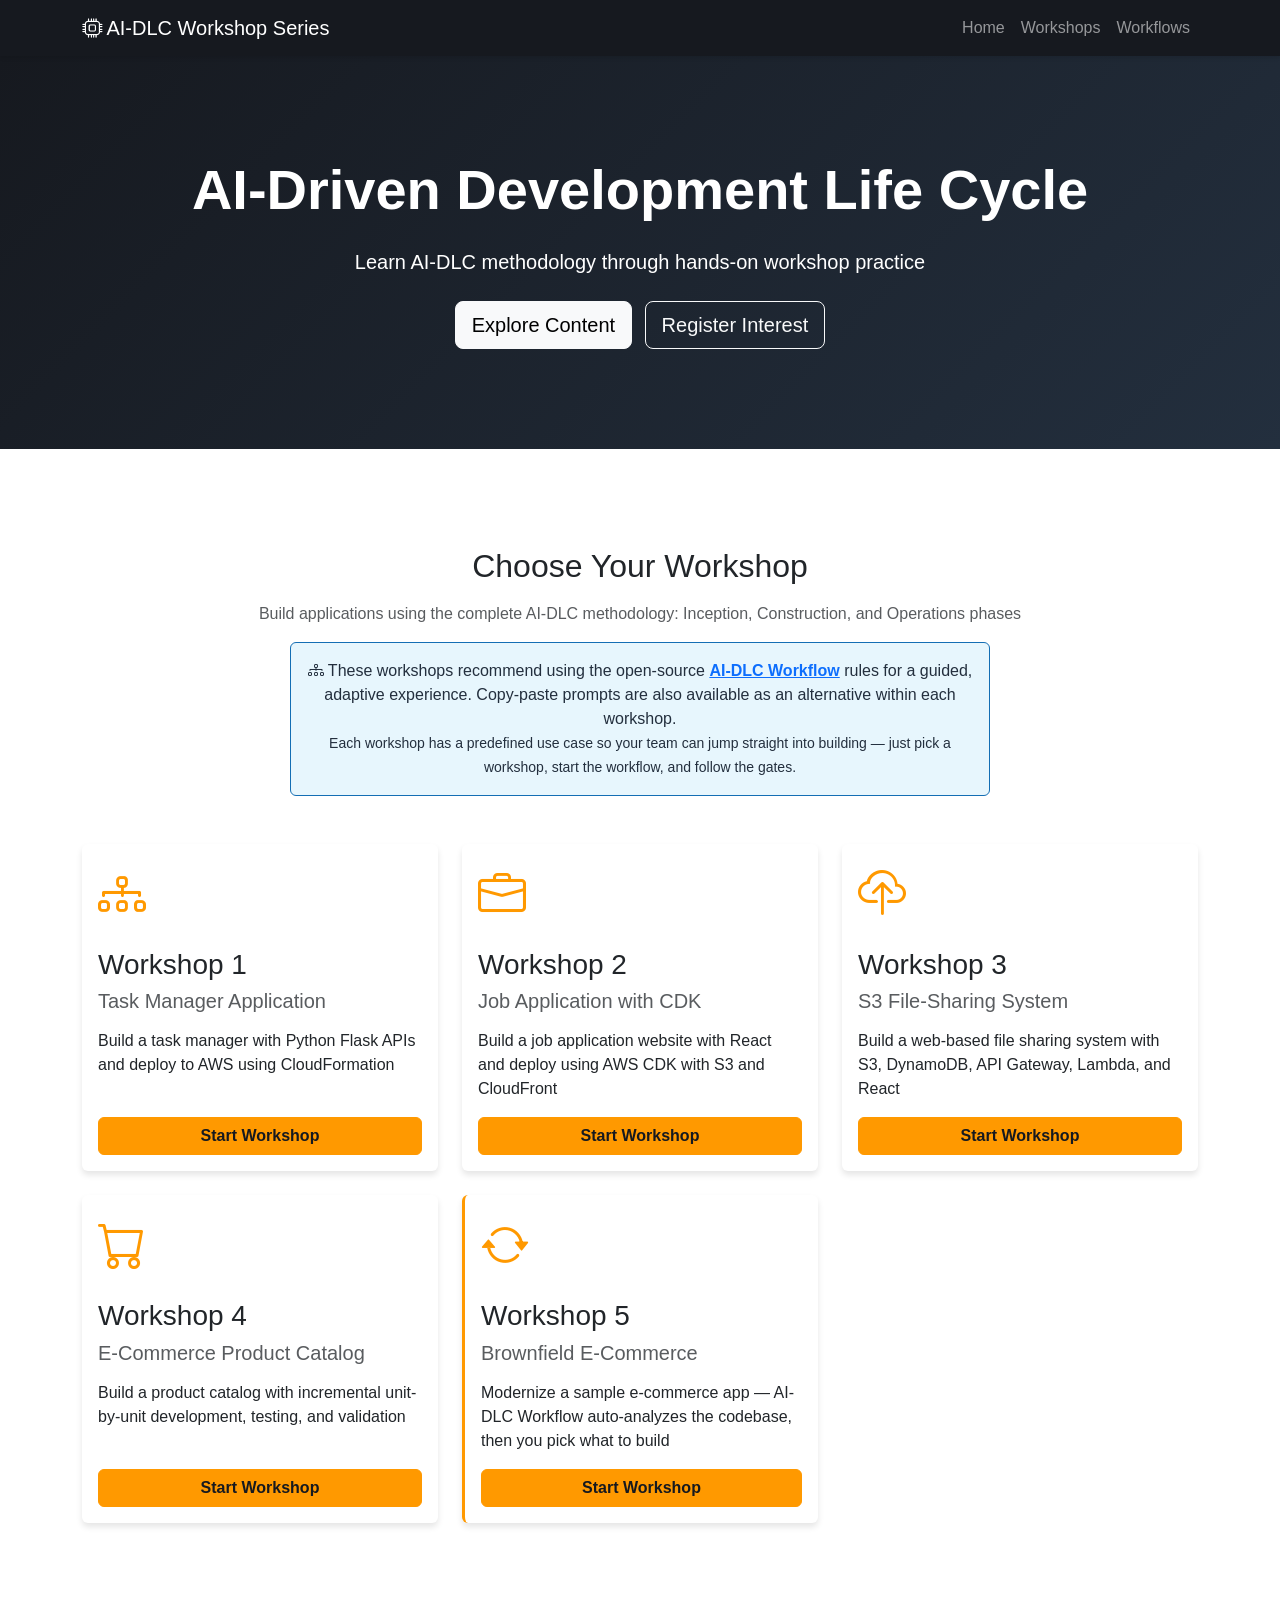
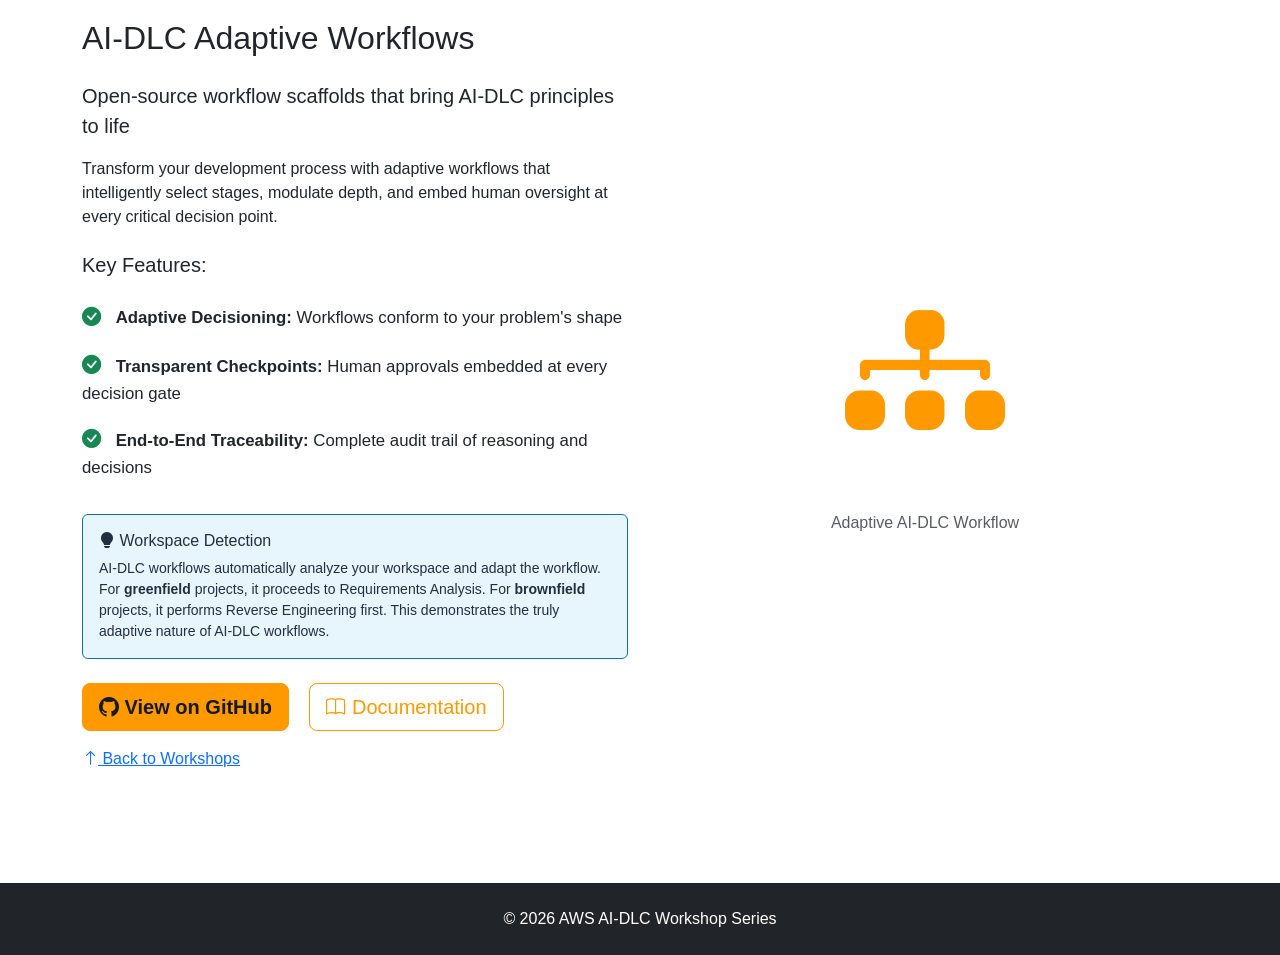
==== website/public/index.html @ 3c9f117a "Completed phases 1-5 implementation." ====
<!DOCTYPE html>
<html lang="en">
<head>
    <meta charset="UTF-8">
    <meta name="viewport" content="width=device-width, initial-scale=1.0">
    <title>AI-DLC Workshop Series - Learn AI-Driven Development Life Cycle</title>
    <meta name="description" content="Learn AI-DLC methodology through hands-on workshops. Build applications using Inception, Construction, and Operations phases with adaptive workflows and transparent checkpoints.">
    <meta property="og:title" content="AI-DLC Workshop Series - Learn AI-Driven Development Life Cycle">
    <meta property="og:description" content="Learn AI-DLC methodology through hands-on workshops. Build applications using Inception, Construction, and Operations phases with adaptive workflows and transparent checkpoints.">
    <meta property="og:type" content="website">
    <link href="https://cdn.jsdelivr.net/npm/bootstrap@5.3.2/dist/css/bootstrap.min.css" rel="stylesheet">
    <link rel="stylesheet" href="https://cdn.jsdelivr.net/npm/bootstrap-icons@1.11.3/font/bootstrap-icons.min.css">
    <link rel="stylesheet" href="assets/css/styles.css">
</head>
<body>
    <nav class="navbar navbar-expand-lg navbar-dark bg-primary sticky-top">
        <div class="container">
            <a class="navbar-brand" href="#"><i class="bi bi-cpu"></i> AI-DLC Workshop Series</a>
            <button class="navbar-toggler" type="button" data-bs-toggle="collapse" data-bs-target="#navbarNav">
                <span class="navbar-toggler-icon"></span>
            </button>
            <div class="collapse navbar-collapse" id="navbarNav">
                <ul class="navbar-nav ms-auto">
                    <li class="nav-item"><a class="nav-link" href="#home">Home</a></li>
                    <li class="nav-item"><a class="nav-link" href="#workshops">Workshops</a></li>
                    <li class="nav-item"><a class="nav-link" href="#workflows">Workflows</a></li>
                </ul>
            </div>
        </div>
    </nav>

    <section id="home" class="hero-section">
        <div class="container text-center">
            <h1 class="display-4 fw-bold mb-4">AI-Driven Development Life Cycle</h1>
            <p class="lead mb-4">Learn AI-DLC methodology through hands-on workshop practice</p>
            <div>
                <a href="#workshops" class="btn btn-light btn-lg me-2">Explore Content</a>
                <a href="register.html" class="btn btn-outline-light btn-lg">Register Interest</a>
            </div>
        </div>
    </section>

    <section id="workshops" class="py-5">
        <div class="container">
            <h2 class="text-center mb-3">Choose Your Workshop</h2>
            <p class="text-center text-muted mb-3">Build applications using the complete AI-DLC methodology: Inception, Construction, and Operations phases</p>
            <div class="alert alert-info text-center mx-auto mb-5" style="max-width: 700px;">
                <i class="bi bi-diagram-3"></i> These workshops recommend using the open-source <a href="#workflows"><strong>AI-DLC Workflow</strong></a> rules for a guided, adaptive experience. Copy-paste prompts are also available as an alternative within each workshop.
                <br><small>Each workshop has a predefined use case so your team can jump straight into building — just pick a workshop, start the workflow, and follow the gates.</small>
            </div>
            <div class="row g-4">
                <div class="col-md-4">
                    <div class="card workshop-card h-100">
                        <div class="card-body">
                            <div class="workshop-icon mb-3">
                                <i class="bi bi-diagram-3"></i>
                            </div>
                            <h3 class="card-title">Workshop 1</h3>
                            <h5 class="text-muted mb-3">Task Manager Application</h5>
                            <p class="card-text">Build a task manager with Python Flask APIs and deploy to AWS using CloudFormation</p>
                            <a href="task-manager.html" class="btn btn-primary w-100">Start Workshop</a>
                        </div>
                    </div>
                </div>
                <div class="col-md-4">
                    <div class="card workshop-card h-100">
                        <div class="card-body">
                            <div class="workshop-icon mb-3">
                                <i class="bi bi-briefcase"></i>
                            </div>
                            <h3 class="card-title">Workshop 2</h3>
                            <h5 class="text-muted mb-3">Job Application with CDK</h5>
                            <p class="card-text">Build a job application website with React and deploy using AWS CDK with S3 and CloudFront</p>
                            <a href="job-application-cdk.html" class="btn btn-primary w-100">Start Workshop</a>
                        </div>
                    </div>
                </div>
                <div class="col-md-4">
                    <div class="card workshop-card h-100">
                        <div class="card-body">
                            <div class="workshop-icon mb-3">
                                <i class="bi bi-cloud-upload"></i>
                            </div>
                            <h3 class="card-title">Workshop 3</h3>
                            <h5 class="text-muted mb-3">S3 File-Sharing System</h5>
                            <p class="card-text">Build a web-based file sharing system with S3, DynamoDB, API Gateway, Lambda, and React</p>
                            <a href="s3-file-sharing.html" class="btn btn-primary w-100">Start Workshop</a>
                        </div>
                    </div>
                </div>
            </div>
            <div class="row mt-4">
                <div class="col-md-4">
                    <div class="card workshop-card h-100">
                        <div class="card-body">
                            <div class="workshop-icon mb-3">
                                <i class="bi bi-cart"></i>
                            </div>
                            <h3 class="card-title">Workshop 4</h3>
                            <h5 class="text-muted mb-3">E-Commerce Product Catalog</h5>
                            <p class="card-text">Build a product catalog with incremental unit-by-unit development, testing, and validation</p>
                            <a href="ecommerce-catalog.html" class="btn btn-primary w-100">Start Workshop</a>
                        </div>
                    </div>
                </div>
                <div class="col-md-4">
                    <div class="card workshop-card h-100" style="border-left: 3px solid var(--aws-orange);">
                        <div class="card-body">
                            <div class="workshop-icon mb-3">
                                <i class="bi bi-arrow-repeat"></i>
                            </div>
                            <h3 class="card-title">Workshop 5</h3>
                            <h5 class="text-muted mb-3">Brownfield E-Commerce</h5>
                            <p class="card-text">Modernize a sample e-commerce app — AI-DLC Workflow auto-analyzes the codebase, then you pick what to build</p>
                            <a href="brownfield-ecommerce.html" class="btn btn-primary w-100">Start Workshop</a>
                        </div>
                    </div>
                </div>
            </div>
        </div>
    </section>

    <section id="workflows" class="py-5 bg-white">
        <div class="container">
            <div class="row align-items-center">
                <div class="col-lg-6">
                    <h2 class="mb-4">AI-DLC Adaptive Workflows</h2>
                    <p class="lead">Open-source workflow scaffolds that bring AI-DLC principles to life</p>
                    <p>Transform your development process with adaptive workflows that intelligently select stages, modulate depth, and embed human oversight at every critical decision point.</p>
                    
                    <h5 class="mt-4 mb-3">Key Features:</h5>
                    <ul class="feature-list">
                        <li><i class="bi bi-check-circle-fill text-success"></i> <strong>Adaptive Decisioning:</strong> Workflows conform to your problem's shape</li>
                        <li><i class="bi bi-check-circle-fill text-success"></i> <strong>Transparent Checkpoints:</strong> Human approvals embedded at every decision gate</li>
                        <li><i class="bi bi-check-circle-fill text-success"></i> <strong>End-to-End Traceability:</strong> Complete audit trail of reasoning and decisions</li>
                    </ul>
                    
                    <div class="alert alert-info mt-4">
                        <h6 class="mb-2"><i class="bi bi-lightbulb-fill"></i> Workspace Detection</h6>
                        <p class="mb-0 small">AI-DLC workflows automatically analyze your workspace and adapt the workflow. For <strong>greenfield</strong> projects, it proceeds to Requirements Analysis. For <strong>brownfield</strong> projects, it performs Reverse Engineering first. This demonstrates the truly adaptive nature of AI-DLC workflows.</p>
                    </div>
                    
                    <div class="mt-4">
                        <a href="https://github.com/awslabs/aidlc-workflows" target="_blank" class="btn btn-primary btn-lg me-3">
                            <i class="bi bi-github"></i> View on GitHub
                        </a>
                        <a href="https://github.com/awslabs/aidlc-workflows#readme" target="_blank" class="btn btn-outline-primary btn-lg">
                            <i class="bi bi-book"></i> Documentation
                        </a>
                    </div>
                    <p class="mt-3"><a href="#workshops"><i class="bi bi-arrow-up"></i> Back to Workshops</a></p>
                </div>
                <div class="col-lg-6 text-center">
                    <div class="workflow-visual p-5">
                        <i class="bi bi-diagram-3-fill" style="font-size: 10rem; color: var(--aws-orange);"></i>
                        <p class="mt-3 text-muted">Adaptive AI-DLC Workflow</p>
                    </div>
                </div>
            </div>
        </div>
    </section>

    <footer class="bg-dark text-white text-center py-4 mt-5">
        <div class="container">
            <p class="mb-0">&copy; 2026 AWS AI-DLC Workshop Series</p>
        </div>
    </footer>

    <script src="https://cdn.jsdelivr.net/npm/bootstrap@5.3.2/dist/js/bootstrap.bundle.min.js"></script>
    <script src="assets/js/script.js"></script>
</body>
</html>
---- website/public/assets/css/styles.css ----
:root {
    --aws-orange: #FF9900;
    --aws-dark: #232F3E;
    --aws-light: #EAEDED;
    --aws-blue: #146EB4;
    --aws-squid-ink: #16191F;
}

body {
    font-family: -apple-system, BlinkMacSystemFont, 'Segoe UI', Roboto, 'Helvetica Neue', Arial, sans-serif;
}

.navbar {
    box-shadow: 0 2px 4px rgba(0,0,0,0.1);
    background-color: var(--aws-squid-ink) !important;
}

.hero-section {
    background: linear-gradient(135deg, var(--aws-squid-ink) 0%, var(--aws-dark) 100%);
    color: white;
    padding: 100px 0;
    margin-bottom: 50px;
}

.workshop-card {
    border: none;
    box-shadow: 0 4px 6px rgba(0,0,0,0.1);
    transition: transform 0.3s ease, box-shadow 0.3s ease;
    display: flex;
    flex-direction: column;
    height: 100%;
}

.workshop-card .card-body {
    display: flex;
    flex-direction: column;
    flex: 1;
}

.workshop-card .card-text {
    flex: 1;
    margin-bottom: 1rem;
}

.workshop-card:hover {
    transform: translateY(-5px);
    box-shadow: 0 8px 15px rgba(0,0,0,0.2);
}

.workshop-icon {
    font-size: 3rem;
    color: var(--aws-orange);
}

.btn-primary {
    background-color: var(--aws-orange);
    border-color: var(--aws-orange);
    color: var(--aws-squid-ink);
    font-weight: 600;
}

.btn-primary:hover {
    background-color: #ec7211;
    border-color: #ec7211;
    color: var(--aws-squid-ink);
}

.btn-outline-primary {
    color: var(--aws-orange);
    border-color: var(--aws-orange);
}

.btn-outline-primary:hover {
    background-color: var(--aws-orange);
    border-color: var(--aws-orange);
    color: var(--aws-squid-ink);
}

.workshop-detail {
    background: var(--aws-light);
    padding: 50px 0;
}

.prompt-box {
    background: #2d2d2d;
    color: #f8f8f2;
    padding: 20px;
    border-radius: 8px;
    margin: 20px 0;
    position: relative;
}

.prompt-box pre {
    margin: 0;
    white-space: pre-wrap;
    word-wrap: break-word;
    color: #f8f8f2;
}

.copy-btn {
    position: absolute;
    top: 10px;
    right: 10px;
    padding: 5px 15px;
    font-size: 0.875rem;
}

.prompt-title {
    background: var(--aws-squid-ink);
    color: white;
    padding: 10px 20px;
    border-radius: 8px 8px 0 0;
    margin: 30px 0 0 0;
    font-weight: 600;
}

.back-btn {
    margin: 30px 0;
}

.vision-section {
    background: white;
    padding: 30px;
    border-radius: 8px;
    box-shadow: 0 2px 4px rgba(0,0,0,0.1);
    margin-bottom: 30px;
}

.step-badge {
    background: var(--aws-orange);
    color: var(--aws-squid-ink);
    padding: 5px 15px;
    border-radius: 20px;
    font-weight: 600;
    display: inline-block;
    margin-bottom: 10px;
}

.btn-success {
    background-color: #1D8102;
    border-color: #1D8102;
}

.btn-success:hover {
    background-color: #16660A;
    border-color: #16660A;
}

.alert-info {
    background-color: #E7F6FD;
    border-color: var(--aws-blue);
    color: var(--aws-dark);
}

.alert-secondary {
    background-color: var(--aws-light);
    border-color: var(--aws-dark);
}

.feature-list {
    list-style: none;
    padding: 0;
}

.feature-list li {
    padding: 10px 0;
    font-size: 1.05rem;
}

.feature-list i {
    margin-right: 10px;
    font-size: 1.2rem;
}

.workflow-diagram {
    background: var(--aws-light);
    border-radius: 12px;
}

.workflow-circle {
    display: inline-block;
    width: 120px;
    height: 120px;
    border-radius: 50%;
    background: white;
    border: 3px solid var(--aws-orange);
    display: flex;
    flex-direction: column;
    align-items: center;
    justify-content: center;
    margin: 0 auto;
    box-shadow: 0 2px 8px rgba(0,0,0,0.1);
}

.workflow-circle i {
    font-size: 2.5rem;
    color: var(--aws-orange);
}

.workflow-circle p {
    margin: 0;
    font-weight: 600;
    color: var(--aws-dark);
}

.workflow-arrow {
    font-size: 2rem;
    color: var(--aws-orange);
    display: block;
    margin: 10px auto;
}
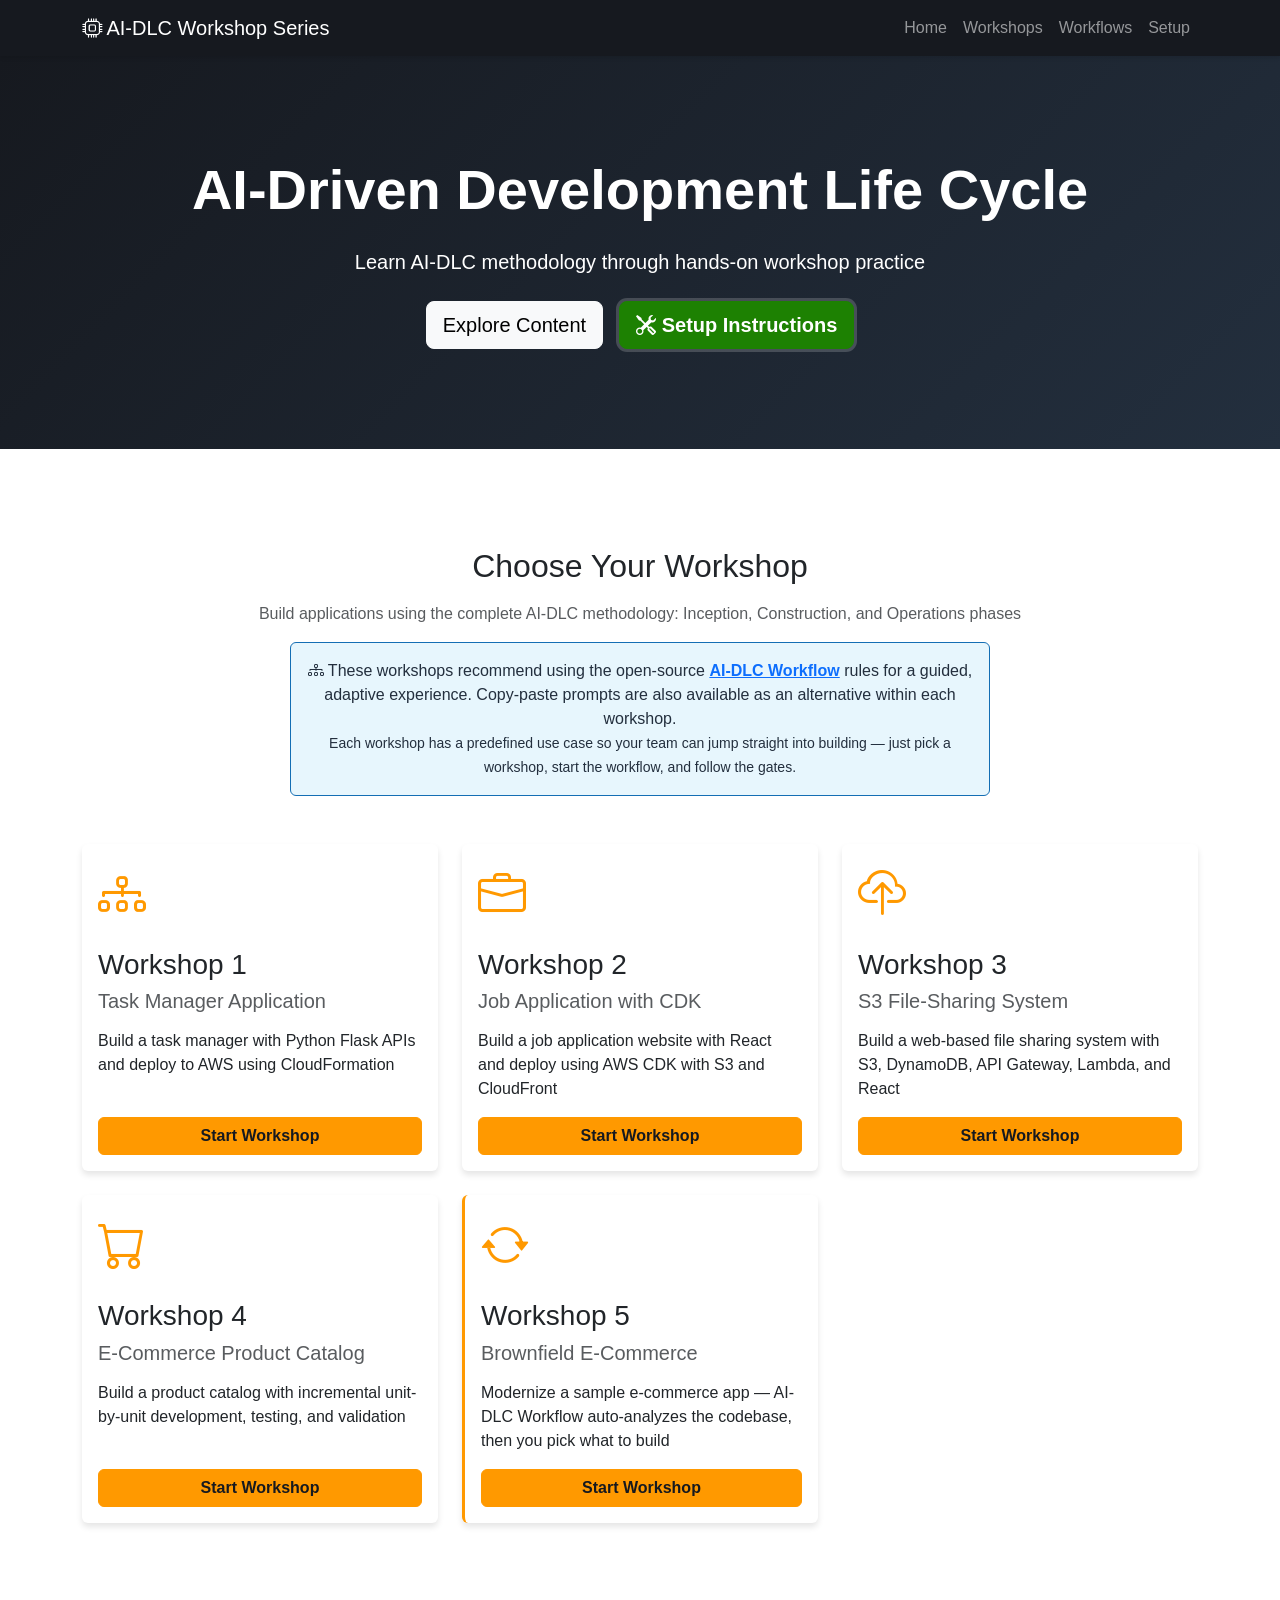
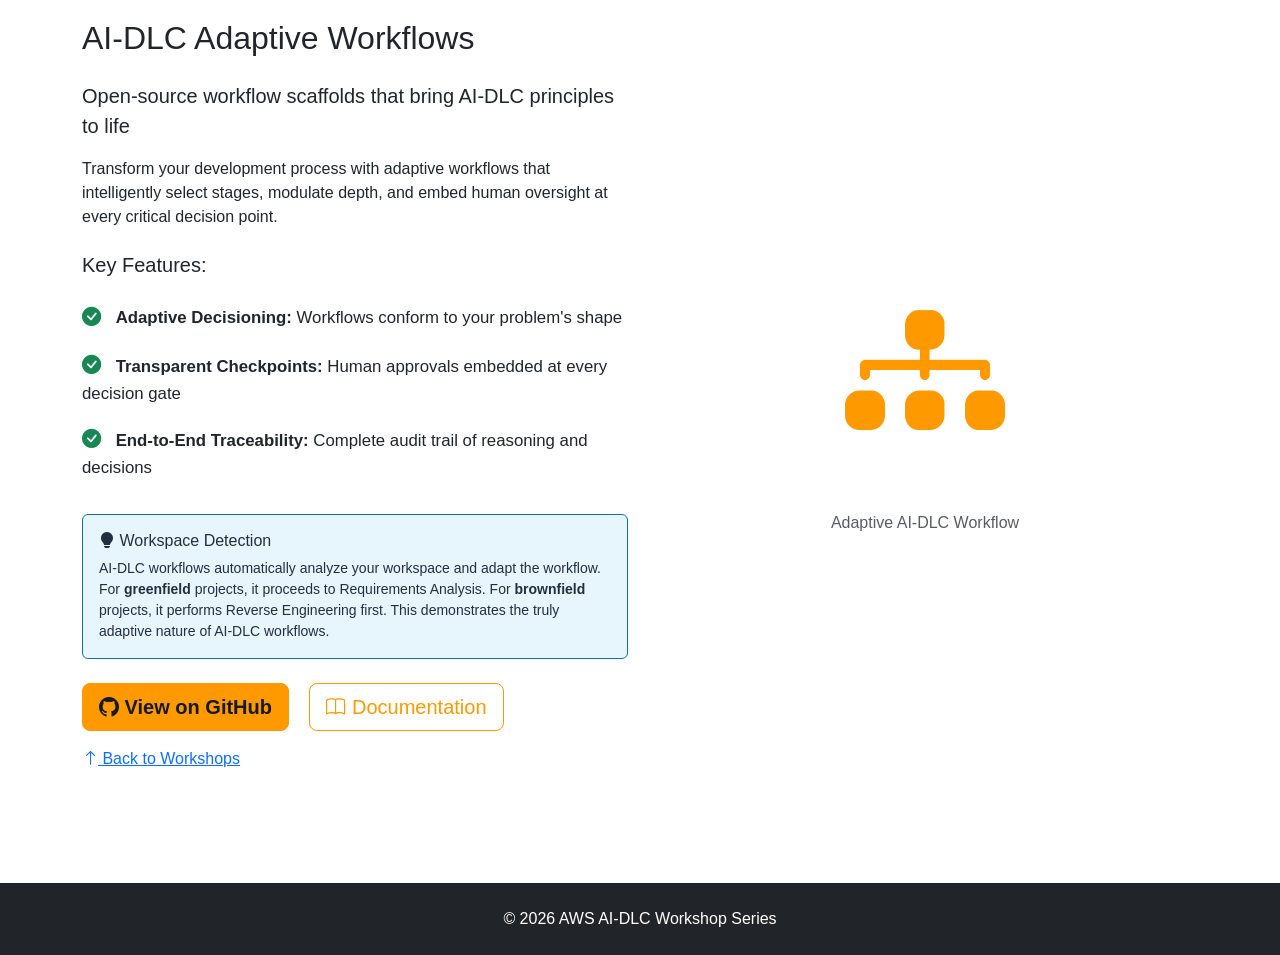
==== commit c139efa9: "Updated the public site to remove registration and replace with Setup instructional guide." ====
--- a/website/public/index.html
+++ b/website/public/index.html
@@ -24,6 +24,7 @@
                     <li class="nav-item"><a class="nav-link" href="#home">Home</a></li>
                     <li class="nav-item"><a class="nav-link" href="#workshops">Workshops</a></li>
                     <li class="nav-item"><a class="nav-link" href="#workflows">Workflows</a></li>
+                    <li class="nav-item"><a class="nav-link" href="setup-instructions.html">Setup</a></li>
                 </ul>
             </div>
         </div>
@@ -33,9 +34,9 @@
         <div class="container text-center">
             <h1 class="display-4 fw-bold mb-4">AI-Driven Development Life Cycle</h1>
             <p class="lead mb-4">Learn AI-DLC methodology through hands-on workshop practice</p>
-            <div>
-                <a href="#workshops" class="btn btn-light btn-lg me-2">Explore Content</a>
-                <a href="register.html" class="btn btn-outline-light btn-lg">Register Interest</a>
+            <div class="hero-actions">
+                <a href="#workshops" class="btn btn-light btn-lg">Explore Content</a>
+                <a href="setup-instructions.html" class="btn btn-setup btn-lg"><i class="bi bi-tools"></i> Setup Instructions</a>
             </div>
         </div>
     </section>
--- a/website/public/assets/css/styles.css
+++ b/website/public/assets/css/styles.css
@@ -4,6 +4,7 @@
     --aws-light: #EAEDED;
     --aws-blue: #146EB4;
     --aws-squid-ink: #16191F;
+    --setup-green: #1D8102;
 }
 
 body {
@@ -22,6 +23,13 @@
     margin-bottom: 50px;
 }
 
+.hero-actions {
+    display: flex;
+    flex-wrap: wrap;
+    justify-content: center;
+    gap: 1rem;
+}
+
 .workshop-card {
     border: none;
     box-shadow: 0 4px 6px rgba(0,0,0,0.1);
@@ -63,6 +71,20 @@
     background-color: #ec7211;
     border-color: #ec7211;
     color: var(--aws-squid-ink);
+}
+
+.btn-setup {
+    background-color: var(--setup-green);
+    border-color: var(--setup-green);
+    color: #fff;
+    font-weight: 700;
+    box-shadow: 0 0 0 3px rgba(255,255,255,0.18);
+}
+
+.btn-setup:hover {
+    background-color: #16660A;
+    border-color: #16660A;
+    color: #fff;
 }
 
 .btn-outline-primary {
@@ -209,3 +231,147 @@
     display: block;
     margin: 10px auto;
 }
+
+.setup-hero {
+    background: linear-gradient(135deg, var(--aws-squid-ink) 0%, var(--aws-dark) 100%);
+    color: white;
+    padding: 64px 0;
+}
+
+.setup-callout {
+    align-items: center;
+    background: rgba(255,255,255,0.08);
+    border: 1px solid rgba(255,255,255,0.24);
+    border-radius: 8px;
+    display: flex;
+    gap: 1rem;
+    padding: 1rem;
+}
+
+.setup-callout i {
+    color: var(--aws-orange);
+    font-size: 2rem;
+}
+
+.setup-callout span {
+    color: #d5dbdb;
+    display: block;
+    font-size: 0.95rem;
+}
+
+.setup-page {
+    background: #f7f8fa;
+}
+
+.setup-toc {
+    background: #fff;
+    border-left: 4px solid var(--aws-orange);
+    border-radius: 8px;
+    box-shadow: 0 2px 8px rgba(0,0,0,0.08);
+    padding: 1rem;
+    top: 90px;
+}
+
+.setup-toc h2 {
+    color: var(--aws-dark);
+    font-size: 1rem;
+    margin-bottom: 0.75rem;
+}
+
+.setup-toc a {
+    color: var(--aws-dark);
+    display: block;
+    font-size: 0.95rem;
+    padding: 0.35rem 0;
+    text-decoration: none;
+}
+
+.setup-toc a:hover {
+    color: var(--aws-blue);
+}
+
+.setup-section {
+    background: #fff;
+    border-radius: 8px;
+    box-shadow: 0 2px 8px rgba(0,0,0,0.08);
+    margin-bottom: 1.5rem;
+    padding: 1.5rem;
+}
+
+.setup-section h2 {
+    color: var(--aws-dark);
+    margin-bottom: 1rem;
+}
+
+.setup-card {
+    border: 1px solid #d5dbdb;
+    border-radius: 8px;
+    padding: 1rem;
+}
+
+.setup-card i {
+    color: var(--aws-blue);
+    font-size: 1.75rem;
+}
+
+.setup-card h3,
+.tutorial-block h3,
+.verify-grid h3 {
+    color: var(--aws-dark);
+    font-size: 1.1rem;
+    margin-top: 0.75rem;
+}
+
+.tutorial-block {
+    border-top: 1px solid #d5dbdb;
+    padding: 1.25rem 0 0;
+    margin-top: 1.25rem;
+}
+
+.tutorial-block ol {
+    padding-left: 1.25rem;
+}
+
+.setup-note {
+    background: #fff8e6;
+    border-left: 4px solid var(--aws-orange);
+    border-radius: 0 4px 4px 0;
+    padding: 0.75rem 1rem;
+}
+
+.setup-page pre {
+    background: #2d2d2d;
+    border-radius: 8px;
+    color: #f8f8f2;
+    margin: 0.75rem 0;
+    overflow-x: auto;
+    padding: 1rem;
+}
+
+.setup-page code {
+    color: inherit;
+}
+
+.setup-page p code,
+.setup-page li code {
+    background: #eef3f8;
+    border-radius: 4px;
+    color: var(--aws-squid-ink);
+    padding: 0.12rem 0.28rem;
+}
+
+.verify-grid {
+    display: grid;
+    gap: 1rem;
+    grid-template-columns: repeat(3, minmax(0, 1fr));
+}
+
+@media (max-width: 991.98px) {
+    .setup-toc {
+        position: static;
+    }
+
+    .verify-grid {
+        grid-template-columns: 1fr;
+    }
+}
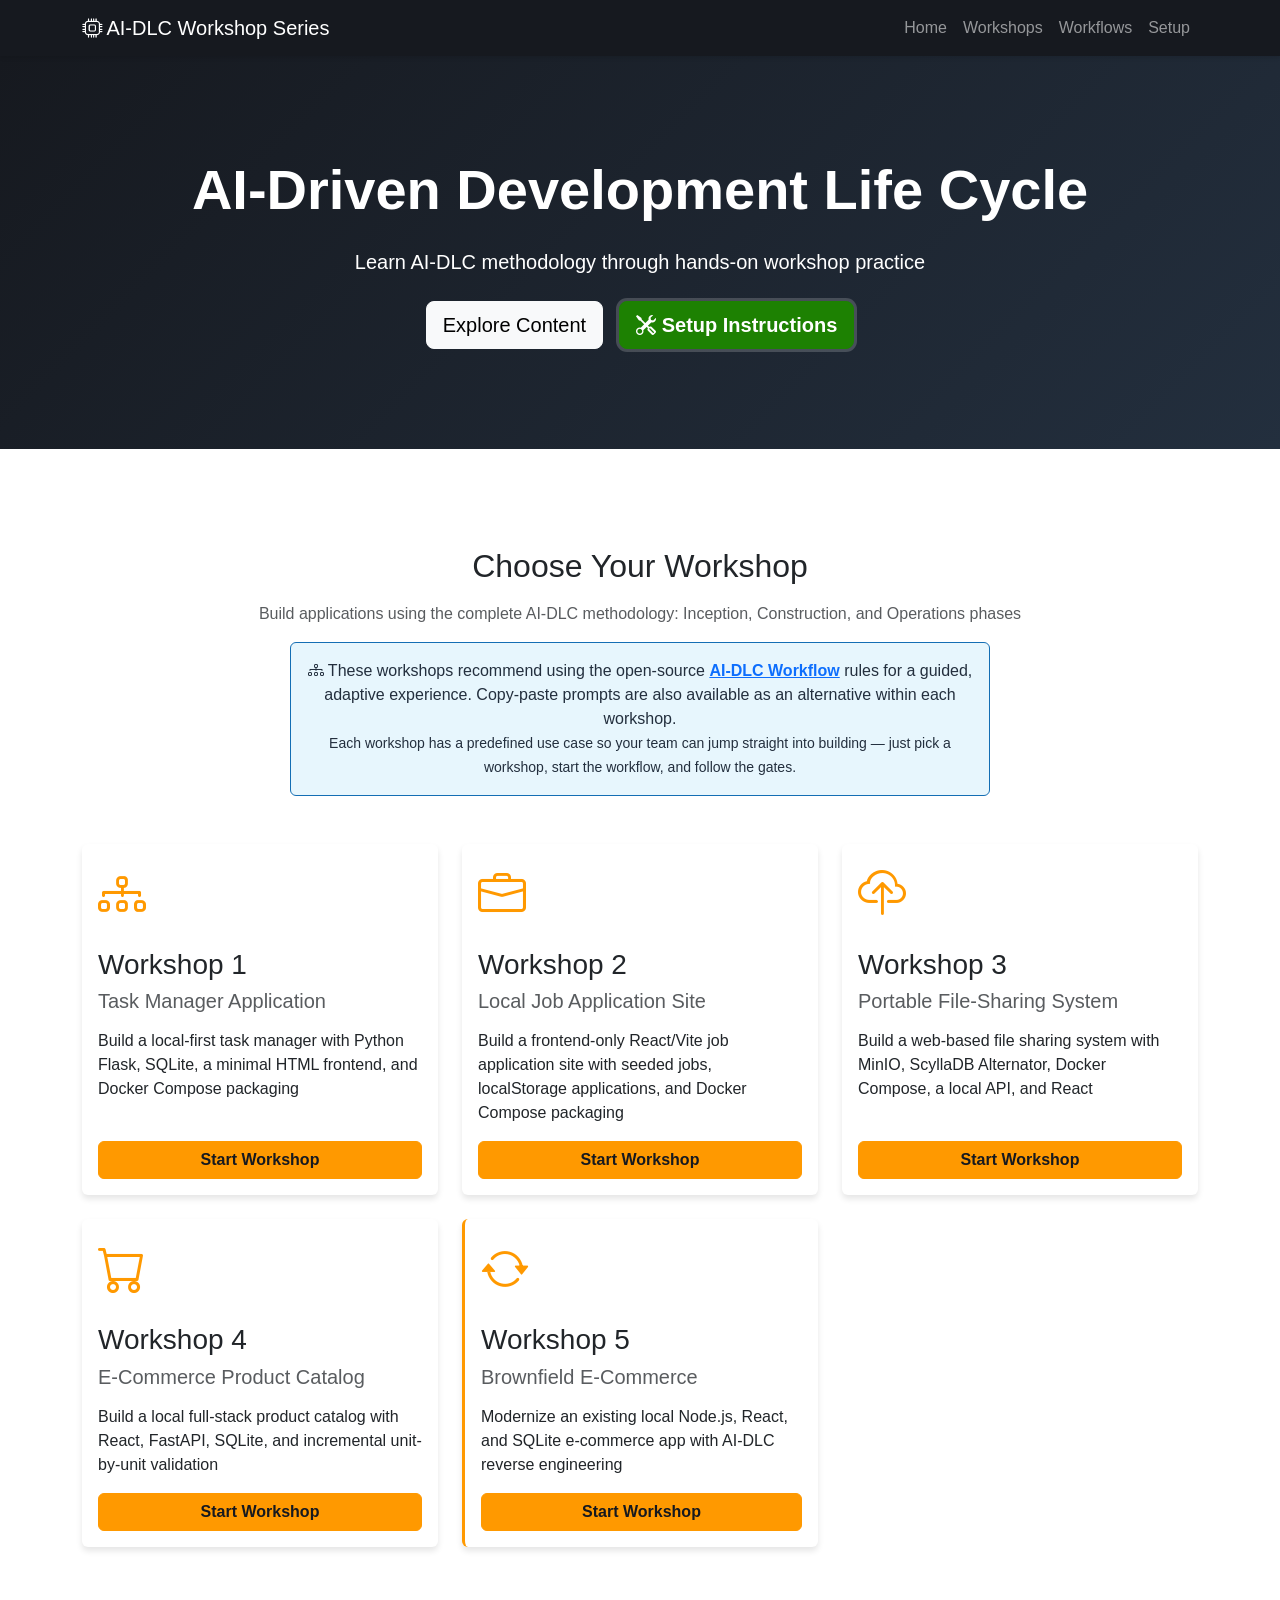
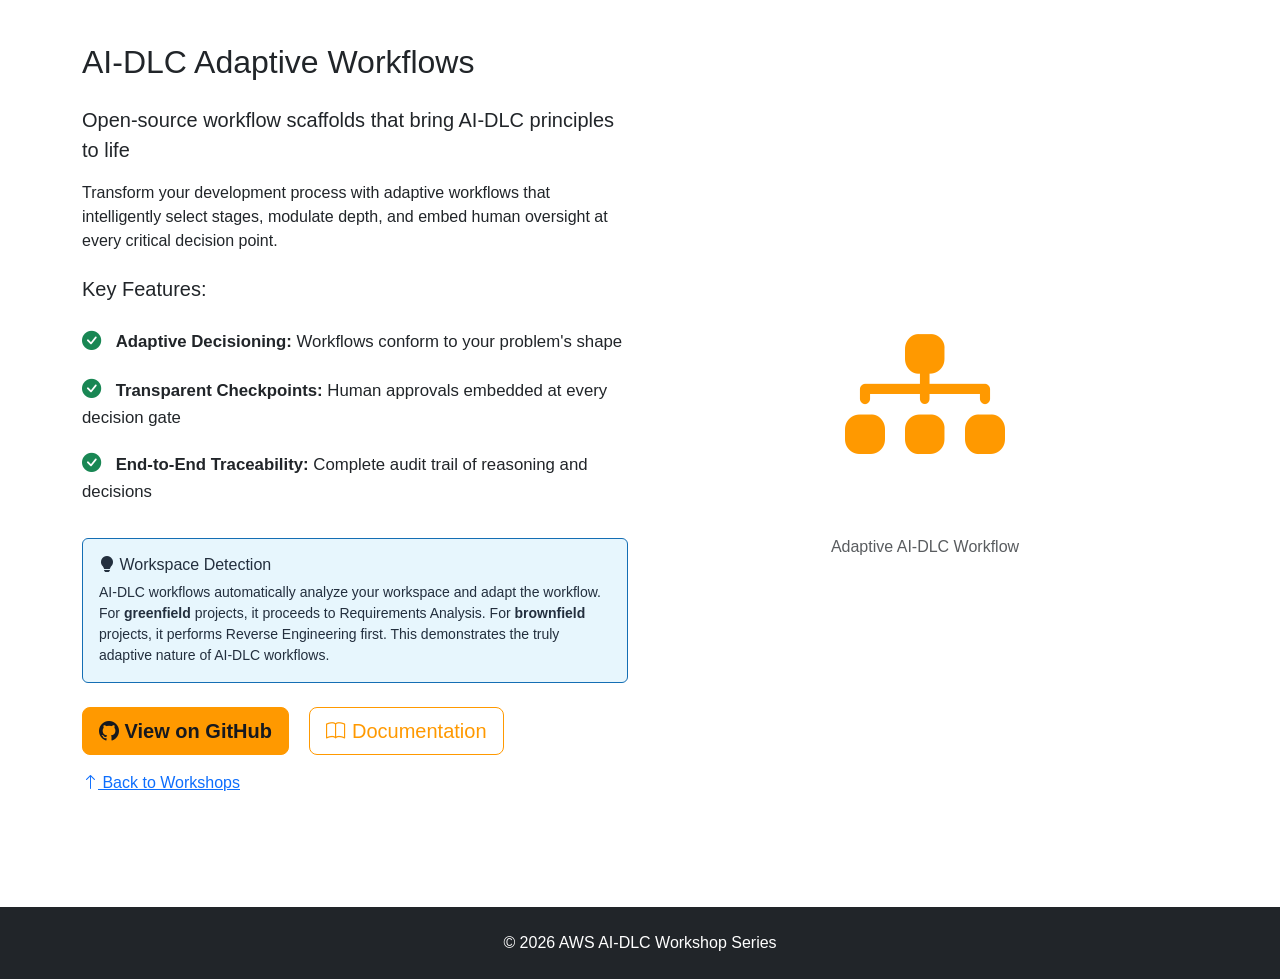
==== commit e53280cf: "Fixing content to be local-tools and deployments" ====
--- a/website/public/index.html
+++ b/website/public/index.html
@@ -58,7 +58,7 @@
                             </div>
                             <h3 class="card-title">Workshop 1</h3>
                             <h5 class="text-muted mb-3">Task Manager Application</h5>
-                            <p class="card-text">Build a task manager with Python Flask APIs and deploy to AWS using CloudFormation</p>
+                            <p class="card-text">Build a local-first task manager with Python Flask, SQLite, a minimal HTML frontend, and Docker Compose packaging</p>
                             <a href="task-manager.html" class="btn btn-primary w-100">Start Workshop</a>
                         </div>
                     </div>
@@ -70,8 +70,8 @@
                                 <i class="bi bi-briefcase"></i>
                             </div>
                             <h3 class="card-title">Workshop 2</h3>
-                            <h5 class="text-muted mb-3">Job Application with CDK</h5>
-                            <p class="card-text">Build a job application website with React and deploy using AWS CDK with S3 and CloudFront</p>
+                            <h5 class="text-muted mb-3">Local Job Application Site</h5>
+                            <p class="card-text">Build a frontend-only React/Vite job application site with seeded jobs, localStorage applications, and Docker Compose packaging</p>
                             <a href="job-application-cdk.html" class="btn btn-primary w-100">Start Workshop</a>
                         </div>
                     </div>
@@ -83,8 +83,8 @@
                                 <i class="bi bi-cloud-upload"></i>
                             </div>
                             <h3 class="card-title">Workshop 3</h3>
-                            <h5 class="text-muted mb-3">S3 File-Sharing System</h5>
-                            <p class="card-text">Build a web-based file sharing system with S3, DynamoDB, API Gateway, Lambda, and React</p>
+                            <h5 class="text-muted mb-3">Portable File-Sharing System</h5>
+                            <p class="card-text">Build a web-based file sharing system with MinIO, ScyllaDB Alternator, Docker Compose, a local API, and React</p>
                             <a href="s3-file-sharing.html" class="btn btn-primary w-100">Start Workshop</a>
                         </div>
                     </div>
@@ -99,7 +99,7 @@
                             </div>
                             <h3 class="card-title">Workshop 4</h3>
                             <h5 class="text-muted mb-3">E-Commerce Product Catalog</h5>
-                            <p class="card-text">Build a product catalog with incremental unit-by-unit development, testing, and validation</p>
+                            <p class="card-text">Build a local full-stack product catalog with React, FastAPI, SQLite, and incremental unit-by-unit validation</p>
                             <a href="ecommerce-catalog.html" class="btn btn-primary w-100">Start Workshop</a>
                         </div>
                     </div>
@@ -112,7 +112,7 @@
                             </div>
                             <h3 class="card-title">Workshop 5</h3>
                             <h5 class="text-muted mb-3">Brownfield E-Commerce</h5>
-                            <p class="card-text">Modernize a sample e-commerce app — AI-DLC Workflow auto-analyzes the codebase, then you pick what to build</p>
+                            <p class="card-text">Modernize an existing local Node.js, React, and SQLite e-commerce app with AI-DLC reverse engineering</p>
                             <a href="brownfield-ecommerce.html" class="btn btn-primary w-100">Start Workshop</a>
                         </div>
                     </div>
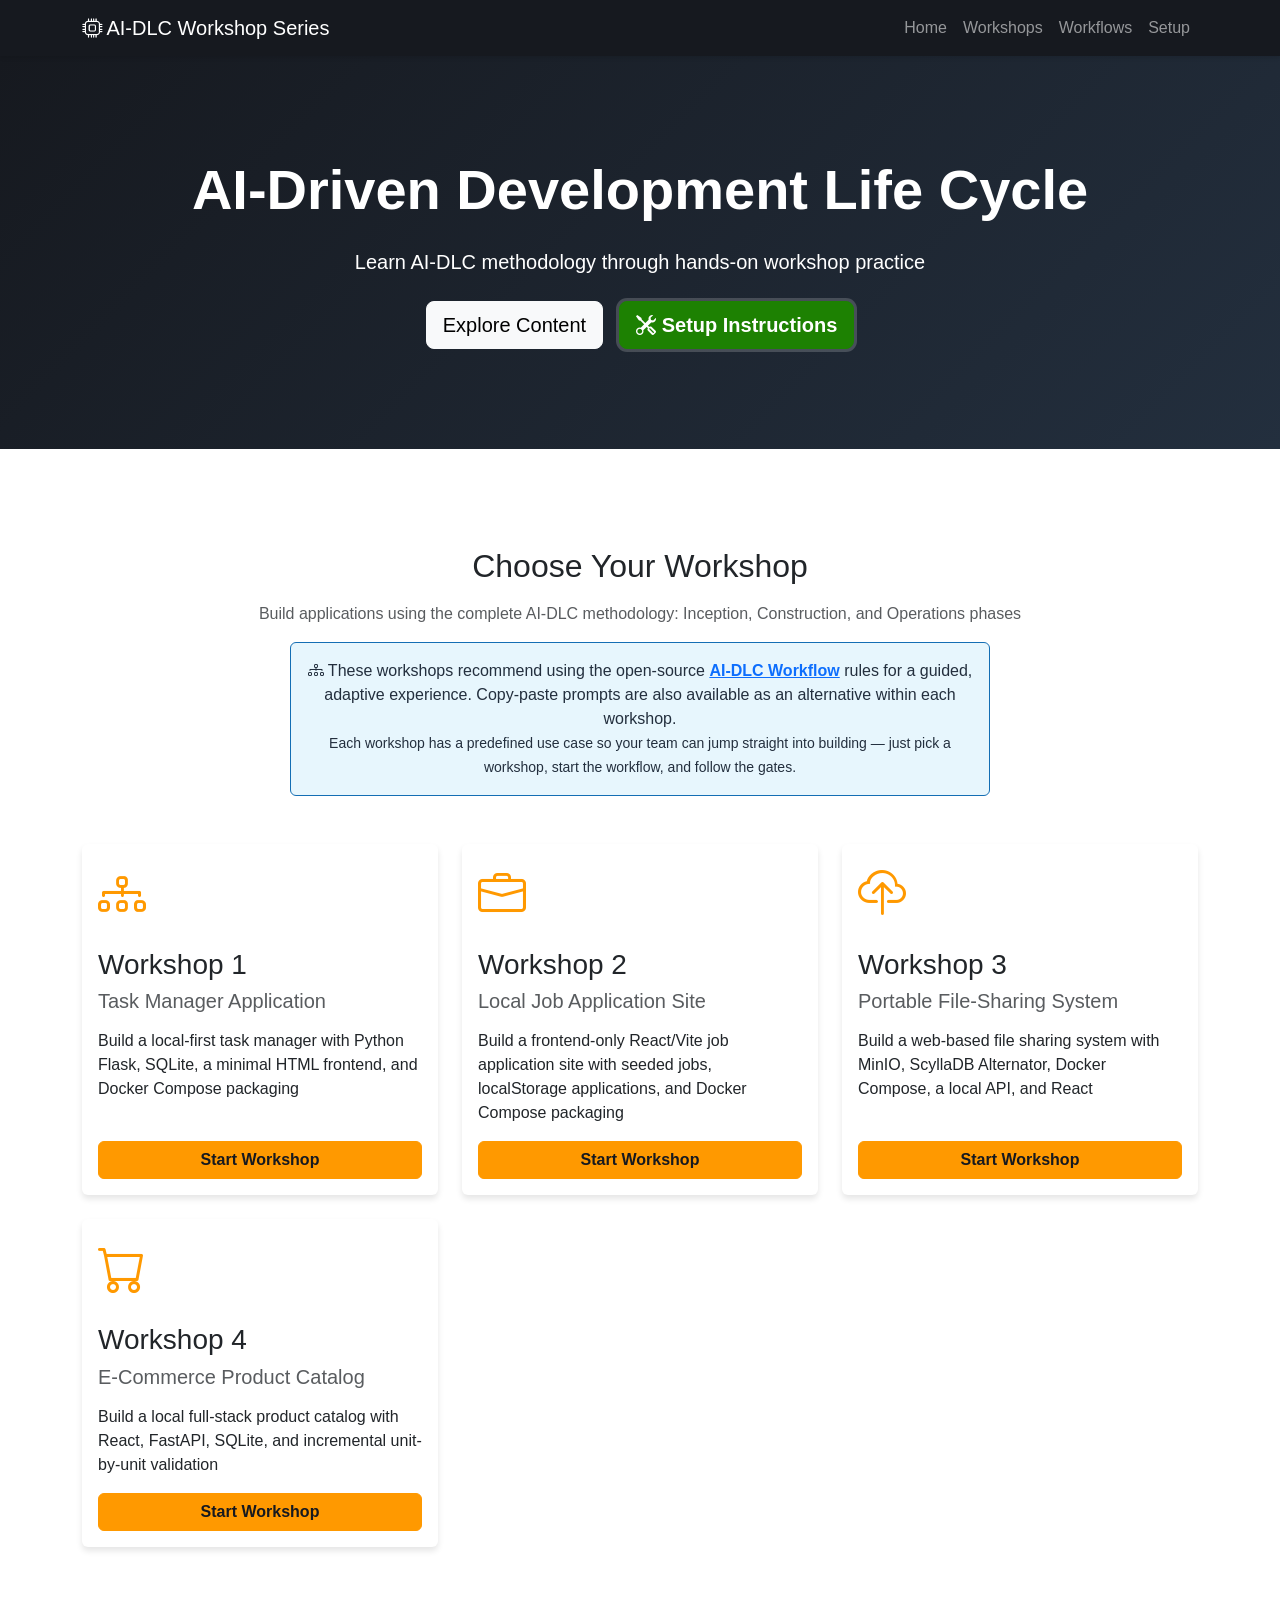
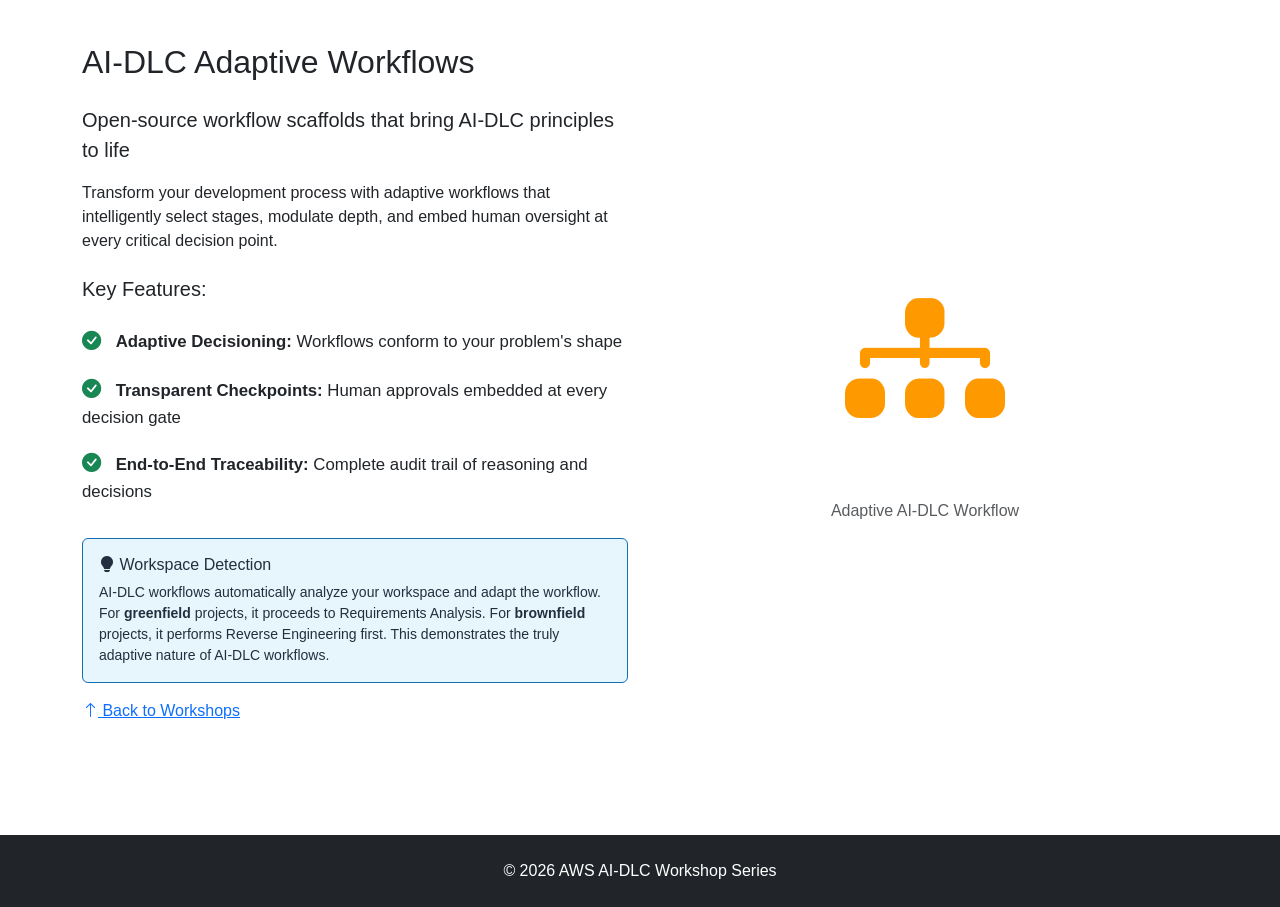
==== commit 02c7d02d: "hiding workshop 5 and a couple of links to keep it self-contained." ====
--- a/website/public/index.html
+++ b/website/public/index.html
@@ -104,7 +104,7 @@
                         </div>
                     </div>
                 </div>
-                <div class="col-md-4">
+                <div class="col-md-4 d-none">
                     <div class="card workshop-card h-100" style="border-left: 3px solid var(--aws-orange);">
                         <div class="card-body">
                             <div class="workshop-icon mb-3">
@@ -141,14 +141,6 @@
                         <p class="mb-0 small">AI-DLC workflows automatically analyze your workspace and adapt the workflow. For <strong>greenfield</strong> projects, it proceeds to Requirements Analysis. For <strong>brownfield</strong> projects, it performs Reverse Engineering first. This demonstrates the truly adaptive nature of AI-DLC workflows.</p>
                     </div>
                     
-                    <div class="mt-4">
-                        <a href="https://github.com/awslabs/aidlc-workflows" target="_blank" class="btn btn-primary btn-lg me-3">
-                            <i class="bi bi-github"></i> View on GitHub
-                        </a>
-                        <a href="https://github.com/awslabs/aidlc-workflows#readme" target="_blank" class="btn btn-outline-primary btn-lg">
-                            <i class="bi bi-book"></i> Documentation
-                        </a>
-                    </div>
                     <p class="mt-3"><a href="#workshops"><i class="bi bi-arrow-up"></i> Back to Workshops</a></p>
                 </div>
                 <div class="col-lg-6 text-center">
